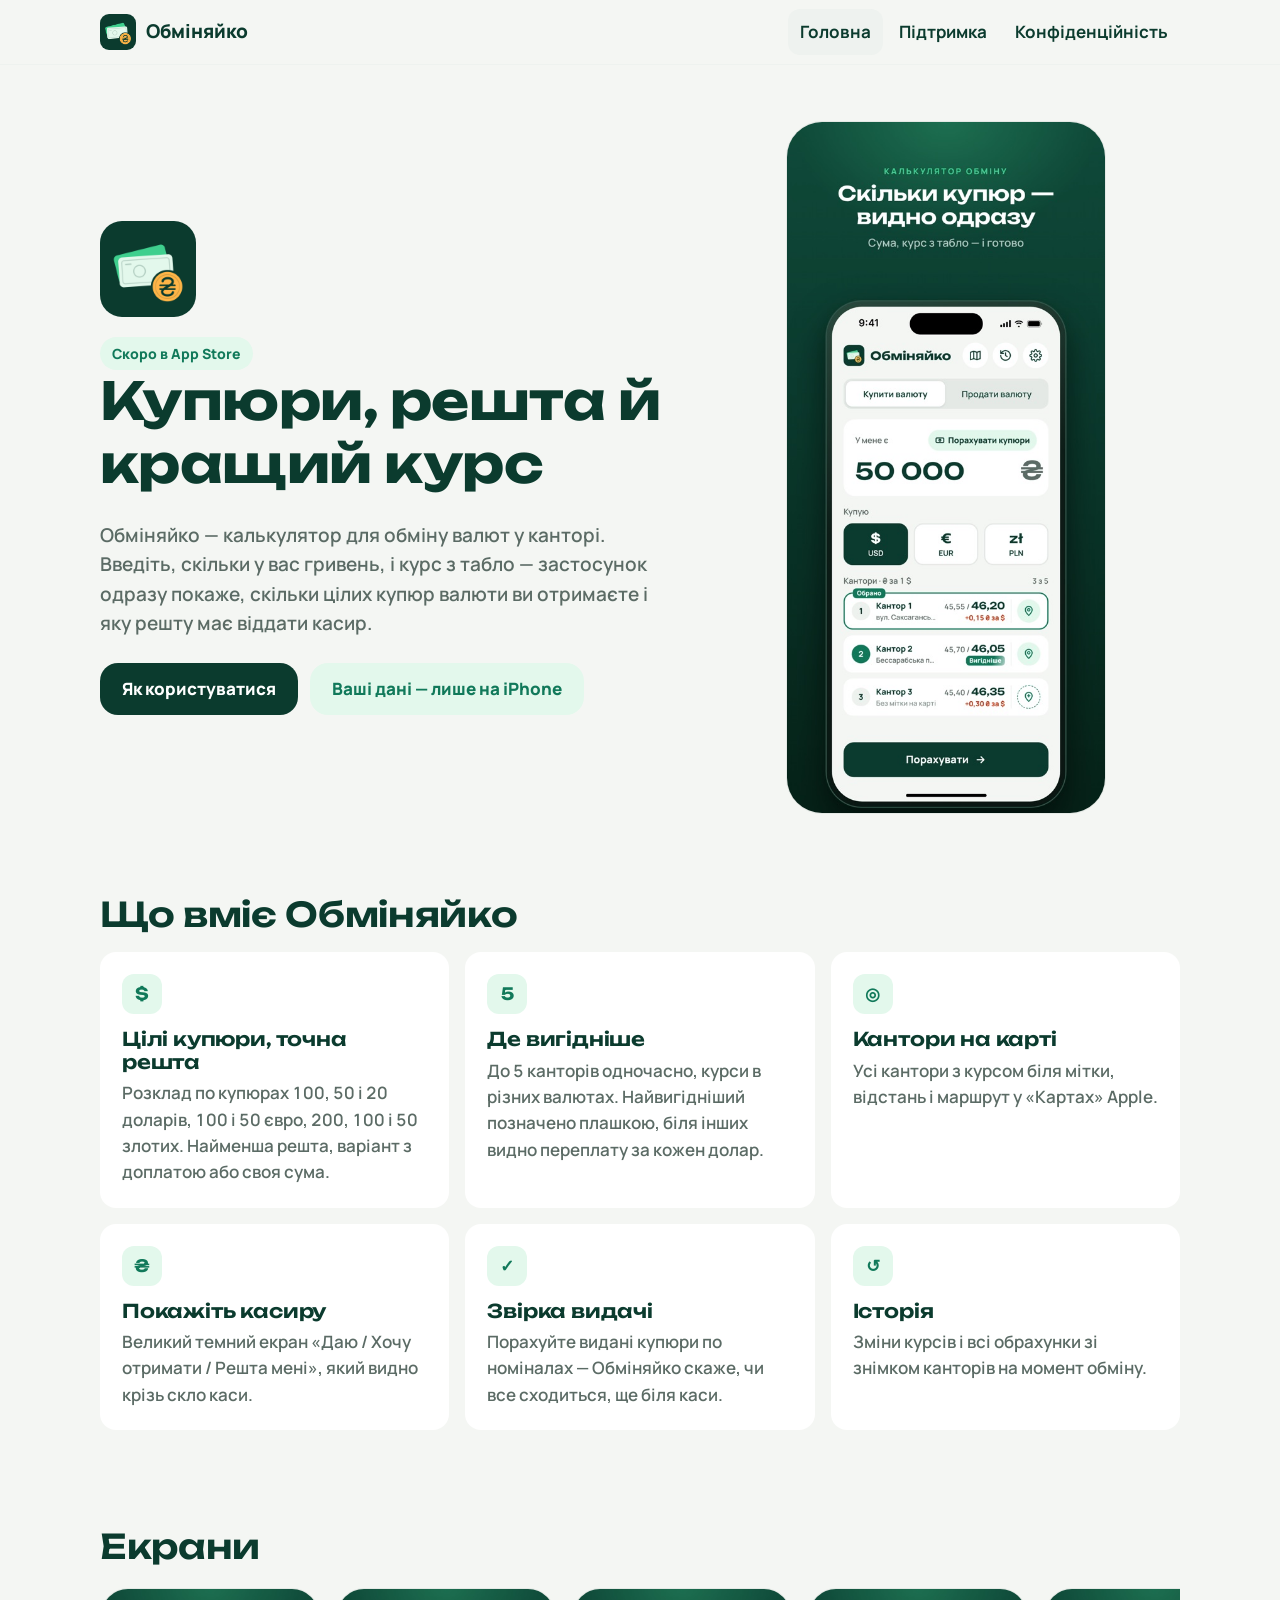
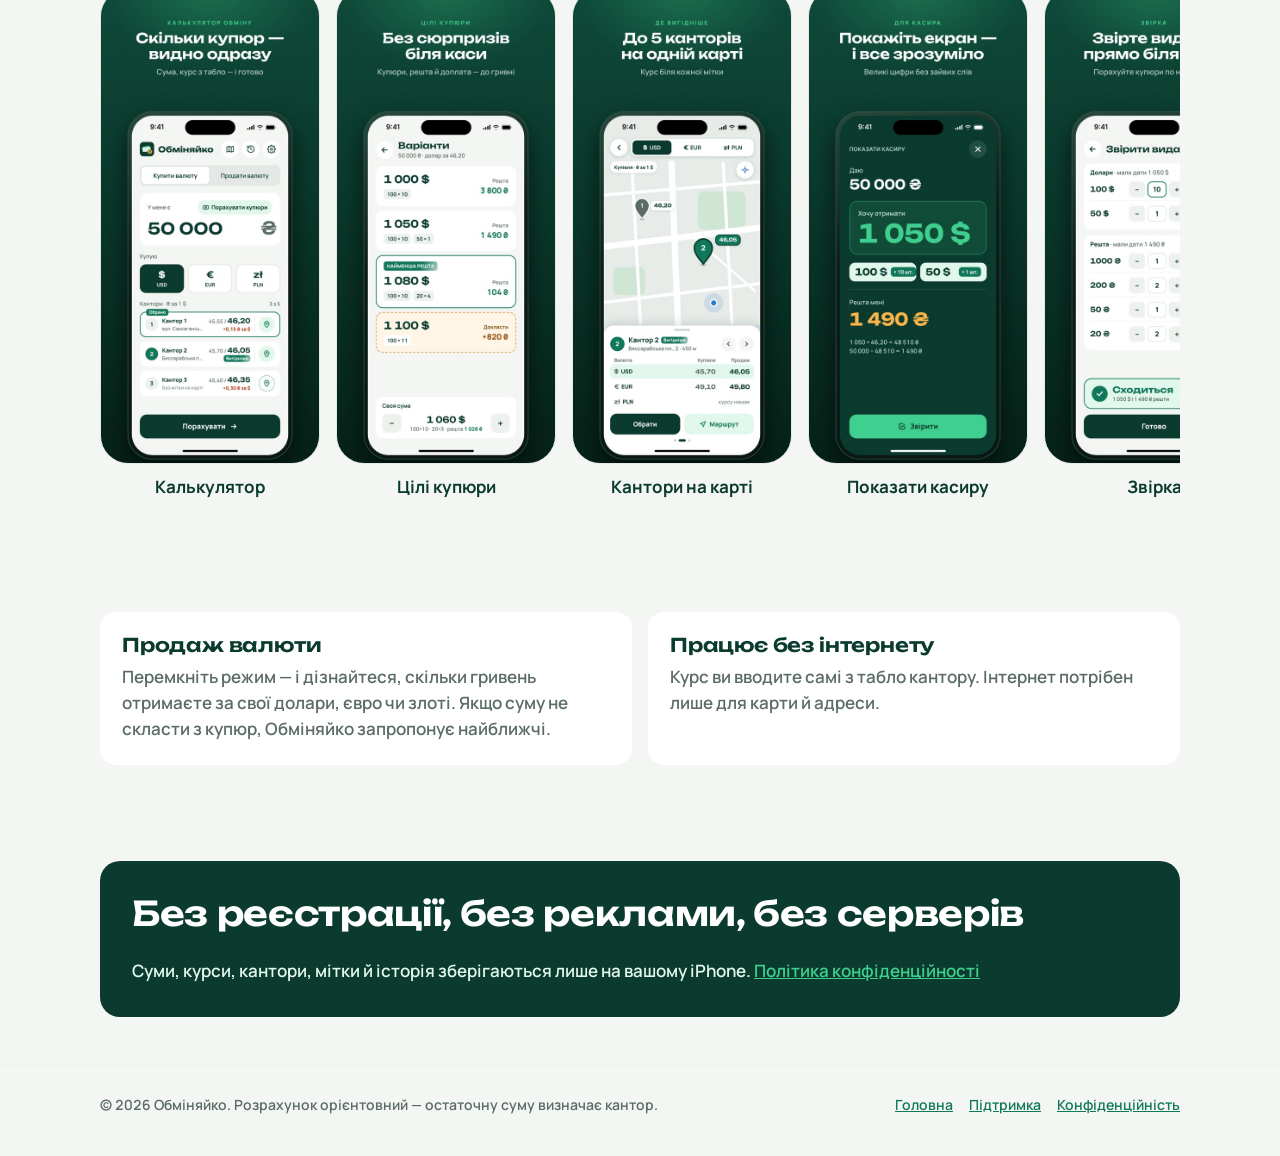
==== index.html @ fae31b3f "feat: Obminiaiko website with home, support and privacy pages Co-Authored-By: Claude Opus 5.5 <norep" ====
<!doctype html>
<html lang="uk">
<head>
<meta charset="utf-8">
<meta name="viewport" content="width=device-width, initial-scale=1">
<title>Обміняйко — купюри, решта й кращий курс</title>
<meta name="description" content="Калькулятор обміну валют у канторі: скільки цілих купюр ви отримаєте, яку решту віддасть касир і де курс вигідніший. Без реєстрації, офлайн.">
<meta name="theme-color" content="#F4F6F3" media="(prefers-color-scheme: light)">
<meta name="theme-color" content="#08130F" media="(prefers-color-scheme: dark)">
<link rel="canonical" href="https://metalicos.github.io/obminiaiko-site/">
<meta property="og:type" content="website">
<meta property="og:locale" content="uk_UA">
<meta property="og:title" content="Обміняйко — купюри, решта й кращий курс">
<meta property="og:description" content="Калькулятор обміну валют у канторі: скільки цілих купюр ви отримаєте, яку решту віддасть касир і де курс вигідніший. Без реєстрації, офлайн.">
<meta property="og:url" content="https://metalicos.github.io/obminiaiko-site/">
<meta property="og:image" content="https://metalicos.github.io/obminiaiko-site/assets/img/og.jpg">
<meta name="twitter:card" content="summary_large_image">
<link rel="icon" href="assets/img/favicon.png" type="image/png">
<link rel="apple-touch-icon" href="assets/img/apple-touch-icon.png">
<link rel="stylesheet" href="assets/style.css">
</head>
<body>
<a class="skip" href="#main">Перейти до змісту</a>
<header class="site-header">
  <div class="wrap">
    <a class="brand" href="./"><img src="assets/img/icon-512.png" alt="" width="36" height="36">Обміняйко</a>
    <nav class="nav" aria-label="Розділи"><a href="./" aria-current="page">Головна</a><a href="support/">Підтримка</a><a href="privacy/">Конфіденційність</a></nav>
  </div>
</header>
<main id="main">
<section class="hero">
  <div class="wrap">
    <div>
      <img class="hero-icon" src="assets/img/icon-512.png" alt="Іконка застосунку Обміняйко" width="96" height="96">
      <span class="chip">Скоро в App Store</span>
      <h1>Купюри, решта й кращий курс</h1>
      <p class="lead">Обміняйко — калькулятор для обміну валют у канторі. Введіть, скільки у вас гривень, і курс з табло — застосунок одразу покаже, скільки цілих купюр валюти ви отримаєте і яку решту має віддати касир.</p>
      <div class="badges">
        <a class="button" href="support/">Як користуватися</a>
        <a class="button secondary" href="privacy/">Ваші дані — лише на iPhone</a>
      </div>
    </div>
    <img class="hero-shot" src="assets/img/01_kalkuliator.jpg" alt="Головний екран: сума 50 000 гривень, долари і три кантори з курсами" width="1100" height="2391">
  </div>
</section>
<section aria-labelledby="features">
  <div class="wrap">
    <h2 id="features">Що вміє Обміняйко</h2>
    <div class="grid"><article class="card"><div class="icon" aria-hidden="true">$</div><h3>Цілі купюри, точна решта</h3><p>Розклад по купюрах 100, 50 і 20 доларів, 100 і 50 євро, 200, 100 і 50 злотих. Найменша решта, варіант з доплатою або своя сума.</p></article><article class="card"><div class="icon" aria-hidden="true">5</div><h3>Де вигідніше</h3><p>До 5 канторів одночасно, курси в різних валютах. Найвигідніший позначено плашкою, біля інших видно переплату за кожен долар.</p></article><article class="card"><div class="icon" aria-hidden="true">◎</div><h3>Кантори на карті</h3><p>Усі кантори з курсом біля мітки, відстань і маршрут у «Картах» Apple.</p></article><article class="card"><div class="icon" aria-hidden="true">₴</div><h3>Покажіть касиру</h3><p>Великий темний екран «Даю / Хочу отримати / Решта мені», який видно крізь скло каси.</p></article><article class="card"><div class="icon" aria-hidden="true">✓</div><h3>Звірка видачі</h3><p>Порахуйте видані купюри по номіналах — Обміняйко скаже, чи все сходиться, ще біля каси.</p></article><article class="card"><div class="icon" aria-hidden="true">↺</div><h3>Історія</h3><p>Зміни курсів і всі обрахунки зі знімком канторів на момент обміну.</p></article></div>
  </div>
</section>
<section aria-labelledby="screens">
  <div class="wrap">
    <h2 id="screens">Екрани</h2>
    <div class="shots" tabindex="0" aria-label="Скриншоти застосунку, гортайте вбік"><figure><img src="assets/img/01_kalkuliator.jpg" alt="Екран «Калькулятор» застосунку Обміняйко" width="1100" height="2391" loading="lazy"><figcaption>Калькулятор</figcaption></figure><figure><img src="assets/img/02_kupiury.jpg" alt="Екран «Цілі купюри» застосунку Обміняйко" width="1100" height="2391" loading="lazy"><figcaption>Цілі купюри</figcaption></figure><figure><img src="assets/img/03_karta.jpg" alt="Екран «Кантори на карті» застосунку Обміняйко" width="1100" height="2391" loading="lazy"><figcaption>Кантори на карті</figcaption></figure><figure><img src="assets/img/04_kasyr.jpg" alt="Екран «Показати касиру» застосунку Обміняйко" width="1100" height="2391" loading="lazy"><figcaption>Показати касиру</figcaption></figure><figure><img src="assets/img/05_zvirka.jpg" alt="Екран «Звірка» застосунку Обміняйко" width="1100" height="2391" loading="lazy"><figcaption>Звірка</figcaption></figure><figure><img src="assets/img/06_istoriia.jpg" alt="Екран «Історія» застосунку Обміняйко" width="1100" height="2391" loading="lazy"><figcaption>Історія</figcaption></figure></div>
  </div>
</section>
<section aria-labelledby="sell">
  <div class="wrap grid two">
    <article class="card"><h3 id="sell">Продаж валюти</h3><p>Перемкніть режим — і дізнайтеся, скільки гривень отримаєте за свої долари, євро чи злоті. Якщо суму не скласти з купюр, Обміняйко запропонує найближчі.</p></article>
    <article class="card"><h3>Працює без інтернету</h3><p>Курс ви вводите самі з табло кантору. Інтернет потрібен лише для карти й адреси.</p></article>
  </div>
</section>
<section aria-labelledby="privacy-title">
  <div class="wrap">
    <div class="privacy-banner">
      <h2 id="privacy-title">Без реєстрації, без реклами, без серверів</h2>
      <p>Суми, курси, кантори, мітки й історія зберігаються лише на вашому iPhone. <a href="privacy/">Політика конфіденційності</a></p>
    </div>
  </div>
</section>
</main>
<footer class="site-footer">
  <div class="wrap">
    <span>© 2026 Обміняйко. Розрахунок орієнтовний — остаточну суму визначає кантор.</span>
    <nav aria-label="Нижнє меню"><a href="./" aria-current="page">Головна</a><a href="support/">Підтримка</a><a href="privacy/">Конфіденційність</a></nav>
  </div>
</footer>
</body>
</html>
---- assets/style.css ----
/* Обміняйко — site styles. Tokens follow docs/design-tokens.json of the app. */
@font-face { font-family: "Unbounded"; src: url("fonts/Unbounded-SemiBold.ttf") format("truetype"); font-weight: 600; font-display: swap; }
@font-face { font-family: "Unbounded"; src: url("fonts/Unbounded-Bold.ttf") format("truetype"); font-weight: 700; font-display: swap; }
@font-face { font-family: "Manrope"; src: url("fonts/Manrope-SemiBold.ttf") format("truetype"); font-weight: 600; font-display: swap; }
@font-face { font-family: "Manrope"; src: url("fonts/Manrope-Bold.ttf") format("truetype"); font-weight: 700; font-display: swap; }
@font-face { font-family: "Manrope"; src: url("fonts/Manrope-ExtraBold.ttf") format("truetype"); font-weight: 800; font-display: swap; }

:root {
  --bg: #F4F6F3; --surface: #FFFFFF; --surface-muted: #EEF2EF; --track: #E4E9E5;
  --ink: #0B3B2E; --ink-2: #5B6B65; --ink-3: #8A9A94;
  --primary: #0B3B2E; --on-primary: #FFFFFF; --accent: #11795A; --accent-soft: #E3F8EC;
  --mint: #3FCF8E; --coin: #FFB547; --danger: #B93815; --divider: #EEF2EF; --cashier: #0B3B2E;
  --radius-card: 16px; --radius-sheet: 20px; --radius-button: 18px;
  color-scheme: light dark;
}
@media (prefers-color-scheme: dark) {
  :root {
    --bg: #08130F; --surface: #112019; --surface-muted: #18291F; --track: #1B2E25;
    --ink: #EAF4EF; --ink-2: #9DB5AB; --ink-3: #6F877D;
    --primary: #3FCF8E; --on-primary: #0B3B2E; --accent: #3FCF8E; --accent-soft: #12382A;
    --danger: #FF7A59; --divider: #1E3329;
  }
}

* { box-sizing: border-box; }
html { -webkit-text-size-adjust: 100%; }
body {
  margin: 0; background: var(--bg); color: var(--ink);
  font: 600 17px/1.55 "Manrope", system-ui, -apple-system, sans-serif;
  font-variant-numeric: tabular-nums;
}
a { color: var(--accent); }
a:hover { text-decoration-thickness: 2px; }
img { max-width: 100%; height: auto; display: block; }
:focus-visible { outline: 3px solid var(--mint); outline-offset: 3px; border-radius: 6px; }

.wrap { width: min(1080px, 100% - 40px); margin-inline: auto; }
.skip { position: absolute; left: -999px; }
.skip:focus { left: 20px; top: 12px; background: var(--surface); padding: 8px 12px; border-radius: 10px; z-index: 10; }

/* Header */
.site-header { position: sticky; top: 0; z-index: 5; background: var(--bg); border-bottom: 1px solid var(--divider); }
.site-header .wrap { display: flex; align-items: center; gap: 12px; min-height: 64px; }
.brand { display: flex; align-items: center; gap: 10px; text-decoration: none; color: var(--ink); font-weight: 800; font-size: 19px; }
.brand img { width: 36px; height: 36px; border-radius: 9px; }
.nav { margin-left: auto; display: flex; gap: 4px; flex-wrap: wrap; }
.nav a { color: var(--ink); text-decoration: none; font-weight: 700; padding: 10px 12px; border-radius: 12px; }
.nav a:hover, .nav a[aria-current="page"] { background: var(--surface-muted); }

/* Typography */
h1, h2, h3 { font-family: "Unbounded", "Manrope", sans-serif; font-weight: 600; line-height: 1.2; letter-spacing: -0.01em; margin: 0 0 .5em; }
h1 { font-size: clamp(32px, 5vw, 52px); font-weight: 700; }
h2 { font-size: clamp(24px, 3.4vw, 34px); }
h3 { font-size: 19px; }
p { margin: 0 0 1em; }
.lead { font-size: 19px; color: var(--ink-2); max-width: 60ch; }
.muted { color: var(--ink-2); }
.small { font-size: 14px; color: var(--ink-2); }

/* Hero */
.hero { padding: 56px 0 32px; }
.hero .wrap { display: grid; grid-template-columns: 1.1fr .9fr; gap: 40px; align-items: center; }
.hero-icon { width: 96px; height: 96px; border-radius: 22px; margin-bottom: 20px; }
.badges { display: flex; gap: 12px; flex-wrap: wrap; margin-top: 24px; }
.button { display: inline-flex; align-items: center; gap: 10px; min-height: 52px; padding: 0 22px; border-radius: var(--radius-button);
  background: var(--primary); color: var(--on-primary); font-weight: 800; text-decoration: none; }
.button.secondary { background: var(--accent-soft); color: var(--accent); }
.chip { display: inline-block; padding: 6px 12px; border-radius: 999px; background: var(--accent-soft); color: var(--accent); font-weight: 800; font-size: 14px; }
.hero-shot { justify-self: center; width: min(320px, 100%); border-radius: 36px; overflow: hidden; border: 1px solid var(--track); }

/* Sections */
section { padding: 48px 0; }
.grid { display: grid; grid-template-columns: repeat(3, 1fr); gap: 16px; }
.card { background: var(--surface); border-radius: var(--radius-card); padding: 22px; }
.card h3 { margin-bottom: .35em; }
.card p { margin: 0; color: var(--ink-2); }
.card .icon { width: 40px; height: 40px; border-radius: 12px; background: var(--accent-soft); color: var(--accent);
  display: grid; place-items: center; font-family: "Unbounded"; font-weight: 700; margin-bottom: 14px; }

.shots { display: grid; grid-auto-flow: column; grid-auto-columns: minmax(220px, 260px); gap: 16px; overflow-x: auto;
  padding: 4px 4px 16px; scroll-snap-type: x mandatory; }
.shots figure { margin: 0; scroll-snap-align: start; }
.shots img { border-radius: 28px; border: 1px solid var(--track); }
.shots figcaption { text-align: center; font-weight: 700; margin-top: 10px; }

.privacy-banner { background: var(--cashier); color: #fff; border-radius: var(--radius-sheet); padding: 32px; display: grid; gap: 8px; }
.privacy-banner h2 { color: #fff; }
.privacy-banner p { color: #E3F8EC; margin: 0; }
.privacy-banner a { color: var(--mint); }

/* Articles (privacy, support) */
.article { padding: 48px 0 64px; }
.article .wrap { max-width: 760px; }
.article h2 { font-size: 24px; margin-top: 1.6em; }
.article ul { padding-left: 1.2em; }
.article li { margin-bottom: .4em; }
details { background: var(--surface); border-radius: var(--radius-card); padding: 4px 20px; margin-bottom: 10px; }
summary { cursor: pointer; font-weight: 800; padding: 16px 0; list-style: none; }
summary::-webkit-details-marker { display: none; }
summary::after { content: "+"; float: right; color: var(--accent); font-family: "Unbounded"; }
details[open] summary::after { content: "–"; }
details > div { padding-bottom: 16px; color: var(--ink-2); }

/* Footer */
.site-footer { border-top: 1px solid var(--divider); padding: 28px 0 40px; color: var(--ink-2); font-size: 14px; }
.site-footer .wrap { display: flex; gap: 16px; flex-wrap: wrap; justify-content: space-between; }
.site-footer nav { display: flex; gap: 16px; flex-wrap: wrap; }

@media (max-width: 860px) {
  .hero .wrap { grid-template-columns: 1fr; }
  .grid { grid-template-columns: 1fr; }
  .hero { padding-top: 32px; }
}
@media (prefers-reduced-motion: no-preference) {
  .button, .nav a { transition: transform .15s ease; }
  .button:active { transform: scale(.96); }
}
.grid.two { grid-template-columns: 1fr 1fr; }
@media (max-width: 860px) { .grid.two { grid-template-columns: 1fr; } }
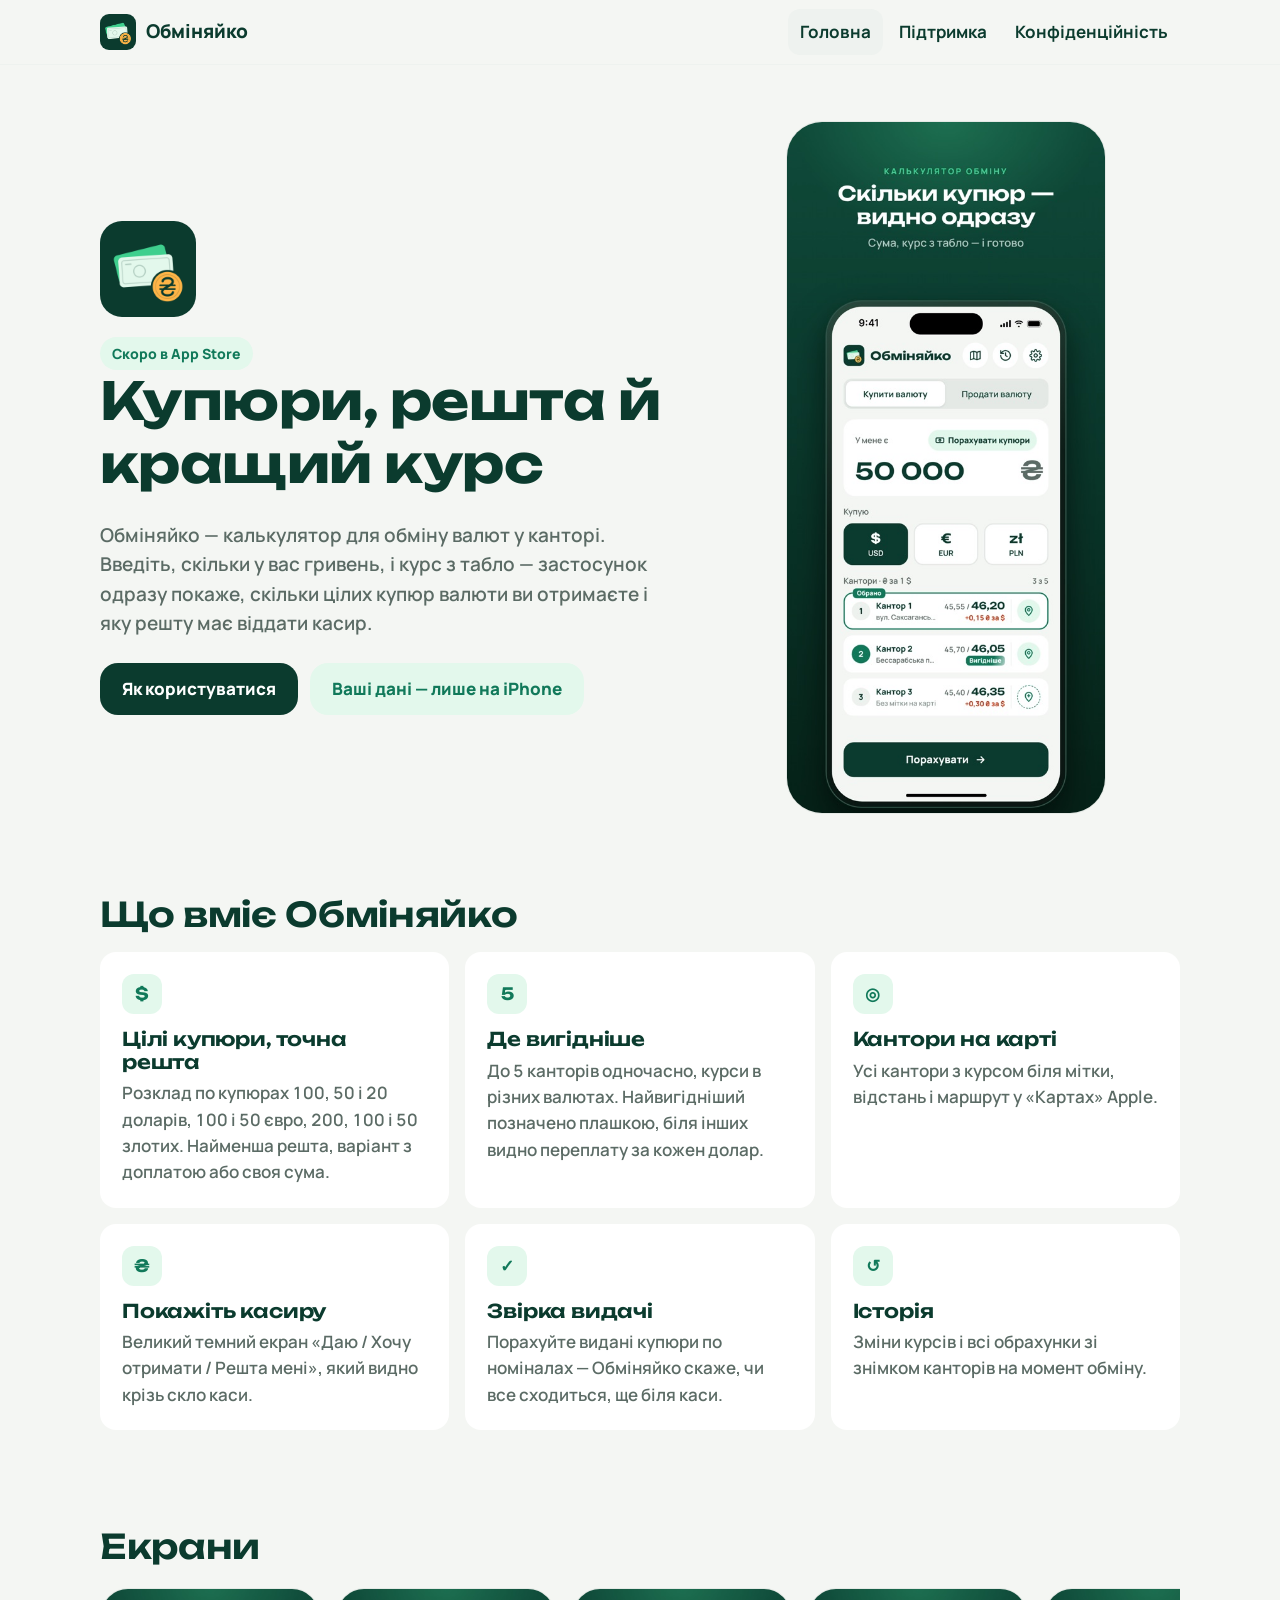
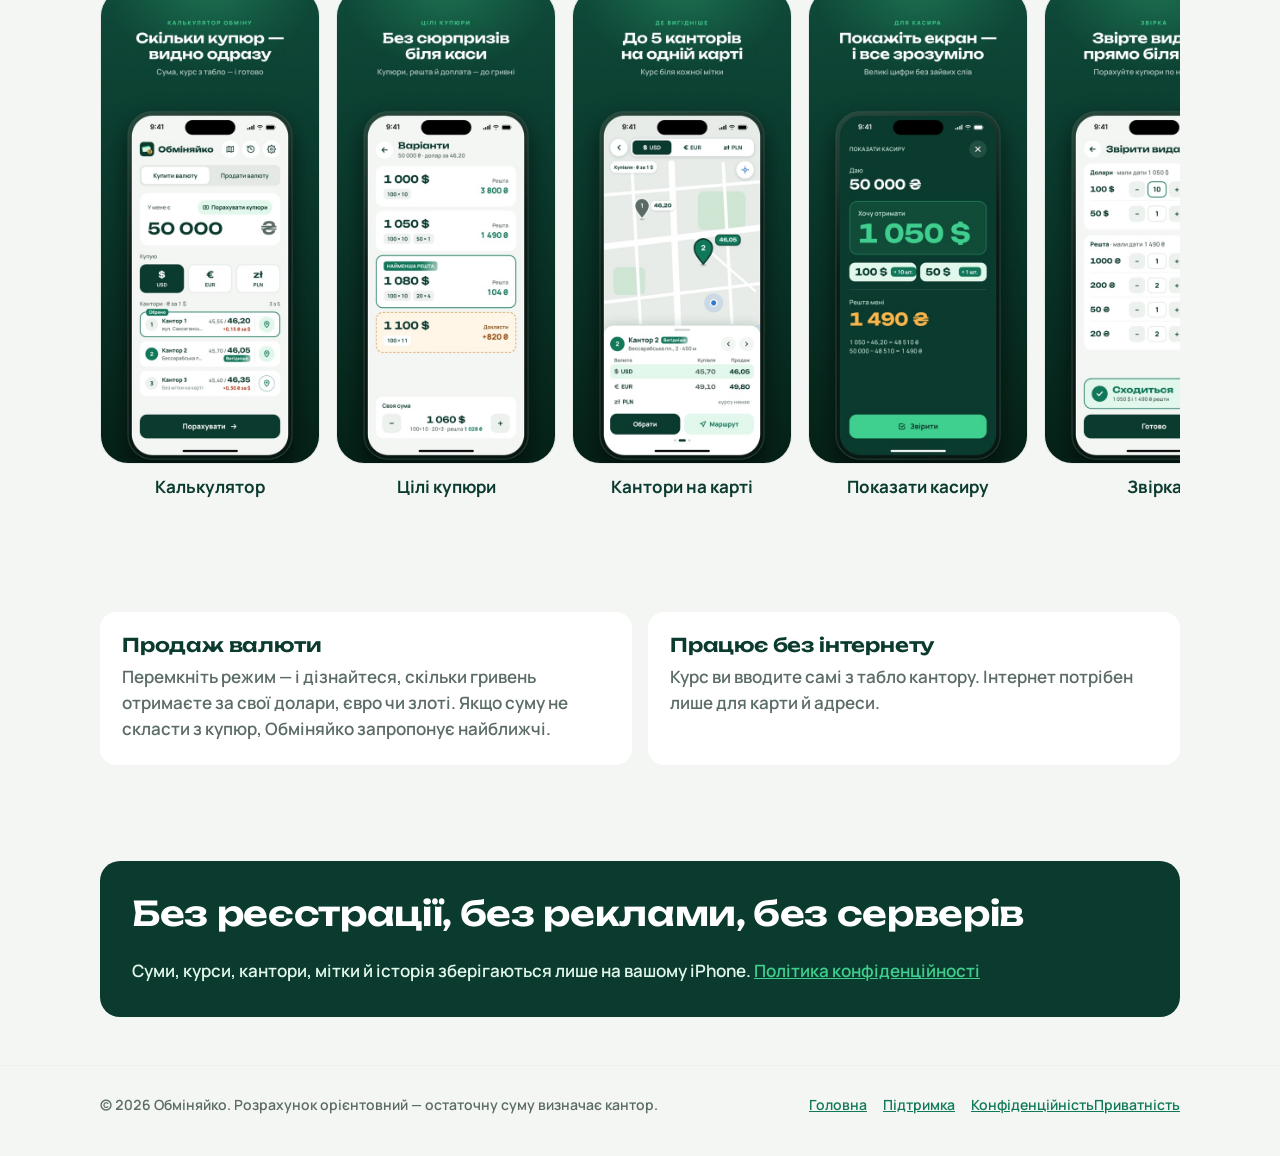
==== commit 1e093dbc: "fix: narrow phones: short menu label, logo-only header under 360 pt, no mid-word hyphenation Co-Auth" ====
--- a/index.html
+++ b/index.html
@@ -17,14 +17,14 @@
 <meta name="twitter:card" content="summary_large_image">
 <link rel="icon" href="assets/img/favicon.png" type="image/png">
 <link rel="apple-touch-icon" href="assets/img/apple-touch-icon.png">
-<link rel="stylesheet" href="assets/style.css">
+<link rel="stylesheet" href="assets/style.css?v=4">
 </head>
 <body>
 <a class="skip" href="#main">Перейти до змісту</a>
 <header class="site-header">
   <div class="wrap">
-    <a class="brand" href="./"><img src="assets/img/icon-512.png" alt="" width="36" height="36">Обміняйко</a>
-    <nav class="nav" aria-label="Розділи"><a href="./" aria-current="page">Головна</a><a href="support/">Підтримка</a><a href="privacy/">Конфіденційність</a></nav>
+    <a class="brand" href="./" aria-label="Обміняйко — головна"><img src="assets/img/icon-512.png" alt="" width="36" height="36"><span class="brand-name">Обміняйко</span></a>
+    <nav class="nav" aria-label="Розділи"><a href="./" aria-current="page">Головна</a><a href="support/">Підтримка</a><a href="privacy/"><span class="long">Конфіденційність</span><span class="short">Приватність</span></a></nav>
   </div>
 </header>
 <main id="main">
@@ -73,7 +73,7 @@
 <footer class="site-footer">
   <div class="wrap">
     <span>© 2026 Обміняйко. Розрахунок орієнтовний — остаточну суму визначає кантор.</span>
-    <nav aria-label="Нижнє меню"><a href="./" aria-current="page">Головна</a><a href="support/">Підтримка</a><a href="privacy/">Конфіденційність</a></nav>
+    <nav aria-label="Нижнє меню"><a href="./" aria-current="page">Головна</a><a href="support/">Підтримка</a><a href="privacy/"><span class="long">Конфіденційність</span><span class="short">Приватність</span></a></nav>
   </div>
 </footer>
 </body>
--- a/assets/style.css
+++ b/assets/style.css
@@ -46,6 +46,7 @@
 .nav { margin-left: auto; display: flex; gap: 4px; flex-wrap: wrap; }
 .nav a { color: var(--ink); text-decoration: none; font-weight: 700; padding: 10px 12px; border-radius: 12px; }
 .nav a:hover, .nav a[aria-current="page"] { background: var(--surface-muted); }
+.nav .short { display: none; }
 
 /* Typography */
 h1, h2, h3 { font-family: "Unbounded", "Manrope", sans-serif; font-weight: 600; line-height: 1.2; letter-spacing: -0.01em; margin: 0 0 .5em; }
@@ -107,10 +108,69 @@
 .site-footer nav { display: flex; gap: 16px; flex-wrap: wrap; }
 
 @media (max-width: 860px) {
-  .hero .wrap { grid-template-columns: 1fr; }
-  .grid { grid-template-columns: 1fr; }
+  .hero .wrap { grid-template-columns: 1fr; gap: 28px; }
+  .grid, .grid.two { grid-template-columns: 1fr; }
   .hero { padding-top: 32px; }
 }
+
+/* Phones */
+@media (max-width: 600px) {
+  body { font-size: 16px; }
+  .wrap { width: calc(100% - 32px); }
+  h1 { font-size: clamp(24px, 7.6vw, 30px); overflow-wrap: break-word; hyphens: manual; }
+  h2 { font-size: 23px; }
+  .lead { font-size: 17px; }
+
+  /* Header: logo on the left, compact links that never wrap under it */
+  .site-header .wrap { min-height: 56px; gap: 8px; }
+  .brand { font-size: 17px; gap: 8px; flex-shrink: 0; }
+  .brand img { width: 32px; height: 32px; border-radius: 8px; }
+  .nav { gap: 0; flex-wrap: nowrap; }
+  .nav a { font-size: 14px; padding: 8px; white-space: nowrap; }
+  .nav a:first-child { display: none; } /* the logo already leads home */
+  .nav .long { display: none; }
+  .nav .short { display: inline; }
+
+  /* Hero: no duplicate icon, full-width buttons, a smaller phone shot */
+  .hero { padding: 24px 0 8px; }
+  .hero-icon { display: none; }
+  .chip { margin-bottom: 12px; }
+  .badges { flex-direction: column; gap: 10px; }
+  .button { width: 100%; justify-content: center; min-height: 54px; }
+  .hero-shot { width: min(260px, 72vw); border-radius: 30px; }
+
+  section { padding: 28px 0; }
+
+  /* Feature cards: icon beside the title, tighter padding */
+  .grid { gap: 10px; }
+  .card { padding: 16px; display: grid; grid-template-columns: 40px 1fr; column-gap: 14px; align-items: start; }
+  .card .icon { margin: 0; grid-row: span 2; }
+  .card h3 { font-size: 17px; margin: 8px 0 4px; }
+  .card p { font-size: 15px; }
+  .grid.two .card { display: block; }
+  .grid.two .card h3 { margin-top: 0; }
+
+  /* Screenshots: swipeable, edge to edge, one and a bit visible */
+  .shots { grid-auto-columns: 62vw; gap: 12px; margin-inline: -16px; padding: 4px 16px 12px; scroll-padding-inline: 16px; }
+  .shots img { border-radius: 24px; }
+
+  .privacy-banner { padding: 22px; border-radius: 18px; }
+
+  .article { padding: 28px 0 40px; }
+  .article h2 { font-size: 20px; }
+  details { padding: 2px 16px; }
+  summary { padding: 14px 24px 14px 0; position: relative; }
+  summary::after { position: absolute; right: 0; top: 14px; float: none; }
+
+  .site-footer .wrap { flex-direction: column; gap: 10px; }
+}
+
+/* The narrowest phones (320–360 pt): logo icon only so the menu fits */
+@media (max-width: 360px) {
+  .brand-name { display: none; }
+  .nav { margin-left: auto; }
+}
+
 @media (prefers-reduced-motion: no-preference) {
   .button, .nav a { transition: transform .15s ease; }
   .button:active { transform: scale(.96); }
